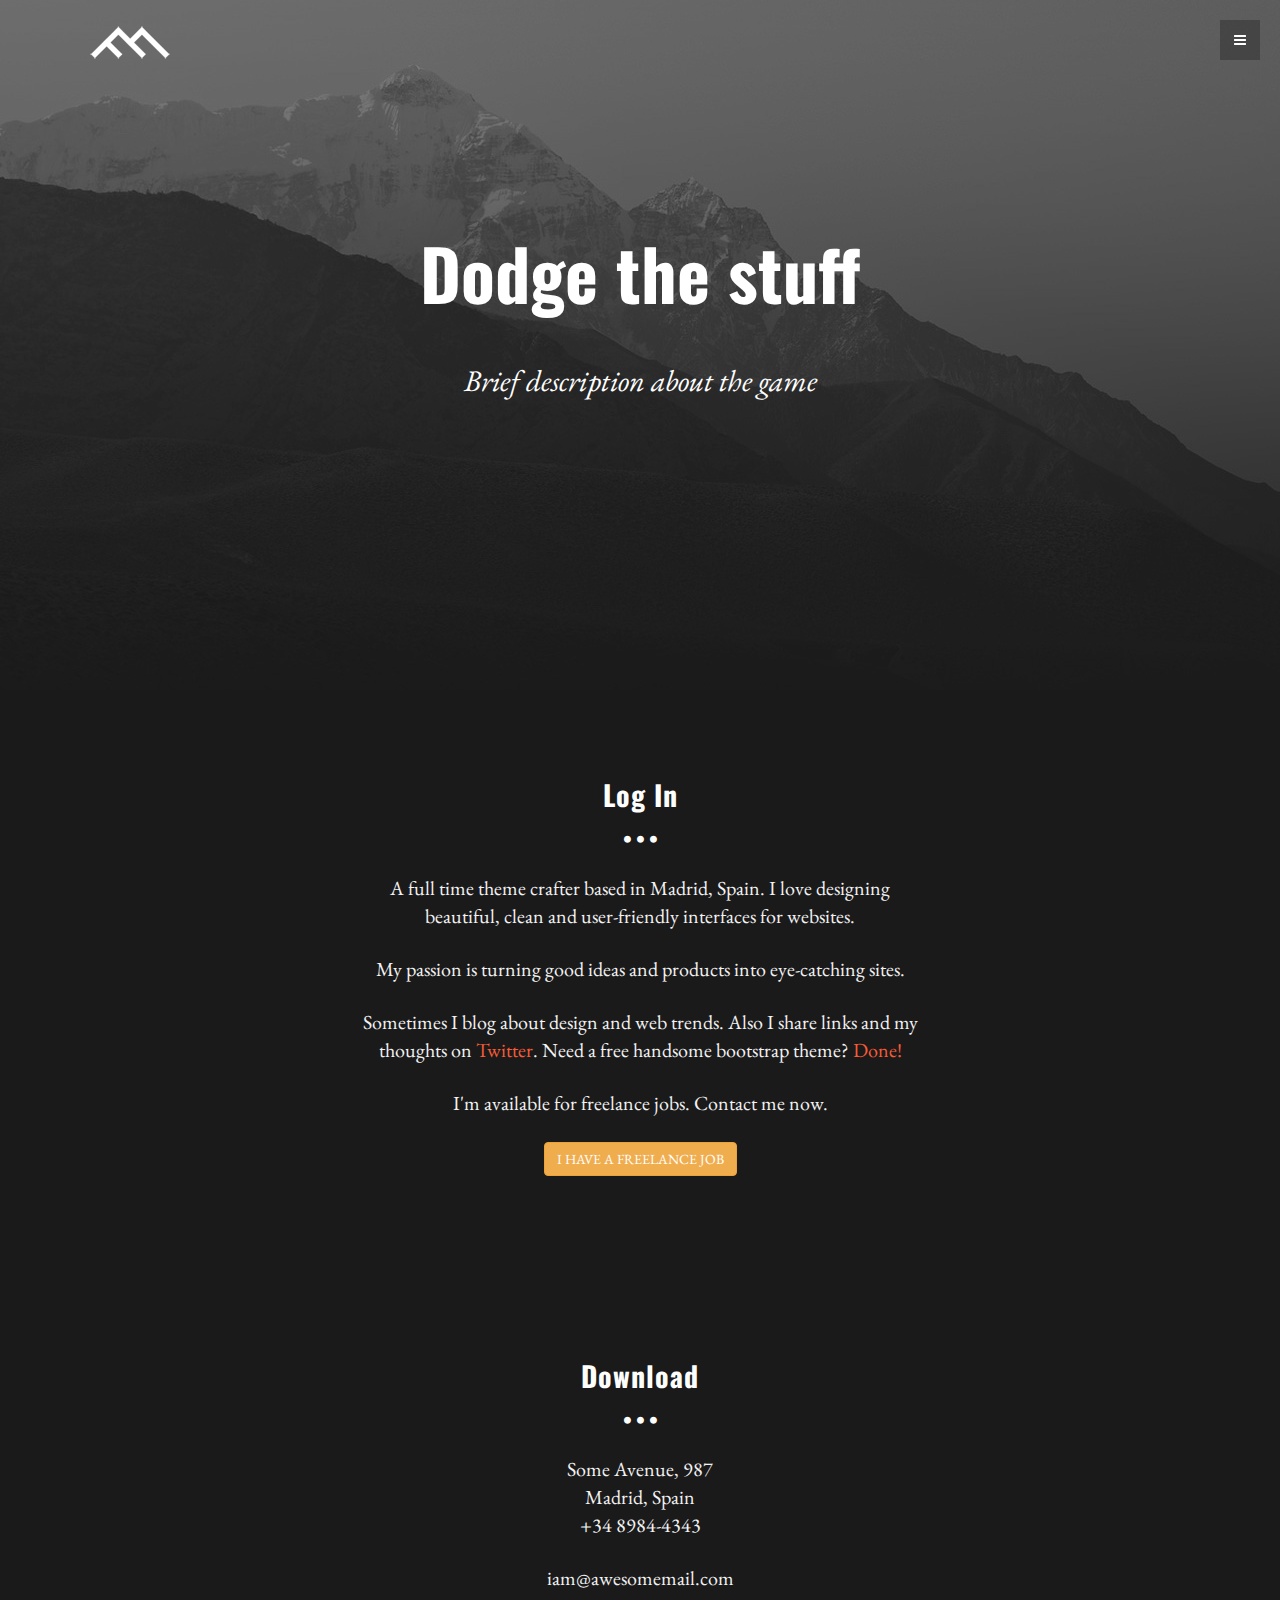
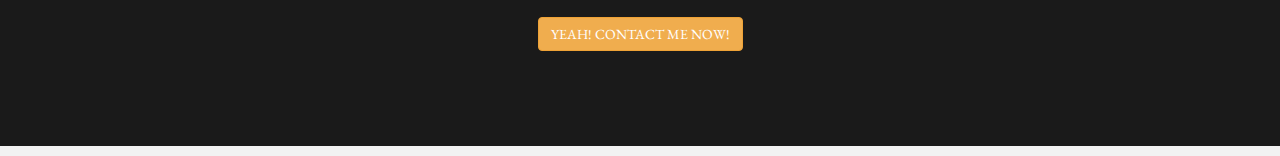
==== Front End/index.html @ 5d8aba82 "Add files via upload" ====
<!DOCTYPE html>
<html lang="en">
  <head>
    <meta charset="utf-8">
    <meta name="viewport" content="width=device-width, initial-scale=1.0">
    <meta name="description" content="">
    <meta name="author" content="">
    <link rel="shortcut icon" href="assets/ico/favicon.png">

    <title>MINIMAL - Free Bootstrap 3 Theme</title>

    <!-- Bootstrap core CSS -->
    <link href="assets/css/bootstrap.css" rel="stylesheet">

    <!-- Custom styles for this template -->
    <link href="assets/css/main.css" rel="stylesheet">
	<link rel="stylesheet" href="assets/css/font-awesome.min.css">

    <script src="assets/js/jquery.min.js"></script>
	<script src="assets/js/modernizr.custom.js"></script>
	

	
    <link href='http://fonts.googleapis.com/css?family=Oswald:400,300,700' rel='stylesheet' type='text/css'>
    <link href='http://fonts.googleapis.com/css?family=EB+Garamond' rel='stylesheet' type='text/css'>

    <!-- HTML5 shim and Respond.js IE8 support of HTML5 elements and media queries -->
    <!--[if lt IE 9]>
      <script src="assets/js/html5shiv.js"></script>
      <script src="assets/js/respond.min.js"></script>
    <![endif]-->
  </head>

  <body data-spy="scroll" data-offset="0" data-target="#theMenu">
		
	<!-- Menu -->
	<nav class="menu" id="theMenu">
		<div class="menu-wrap">
			<h1 class="logo"><a href="index.html#home">Minimal</a></h1>
			<i class="icon-remove menu-close"></i>
			<a href="#leaderboard" class="smoothScroll">Leaderboard</a>
			<a href="#login" class="smoothScroll">Log In</a>
			<a href="#download" class="smoothScroll">How To Play</a>
			<a href="#"><i class="icon-facebook"></i></a>
			<a href="#"><i class="icon-twitter"></i></a>
			<a href="#"><i class="icon-dribbble"></i></a>
			<a href="#"><i class="icon-envelope"></i></a>
		</div>
		
		<!-- Menu button -->
		<div id="menuToggle"><i class="icon-reorder"></i></div>
	</nav>


	
	<!-- ========== LEADERBOARD SECTION ========== -->
	<section id="leaderboard" name="leaderboard"></section>
	<div id="headerwrap">
		<div class="container">
			<div class="logo">
				<img src="assets/img/logo.png">
			</div>
			<br>
			<div class="row">
				<h1>Dodge the stuff</h1>
				<br>
				<h3>Brief description about the game</h3>
				<br>
				<br>
				<div class="col-lg-6 col-lg-offset-3">
				</div>
			</div>
		</div><!-- /container -->
	</div><!-- /headerwrap -->
	
	
	
	<!-- ========== LOGIN SECTION ========== -->
	<section id="login" name="login"></section>
	<div id="f">
		<div class="container">
			<div class="row">
				<h3>Log In</h3>
				<p class="centered"><i class="icon icon-circle"></i><i class="icon icon-circle"></i><i class="icon icon-circle"></i></p>
				
				<!-- INTRO INFORMATIO-->
				<div class="col-lg-6 col-lg-offset-3">
					<p>A full time theme crafter based in Madrid, Spain. I love designing beautiful, clean and user-friendly interfaces for websites.</p>
					<p>My passion is turning good ideas and products into eye-catching sites.</p>
					<p>Sometimes I blog about design and web trends. Also I share links and my thoughts on <a href="http://twitter.com/BlackTie_co">Twitter</a>. Need a free handsome bootstrap theme? <a href="http://blacktie.co">Done!</a></p>
					<p>I'm available for freelance jobs. Contact me now.</p>
					<p><button type="button" class="btn btn-warning">I HAVE A FREELANCE JOB</button></p>
				</div>								
			</div>
		</div><!-- /container -->
	</div><!-- /f -->

	<!-- ========== CONTACT SECTION ========== -->
	<section id="download" name="download"></section>
	<div id="f">
		<div class="container">
			<div class="row">
				<h3>Download</h3>
				<p class="centered"><i class="icon icon-circle"></i><i class="icon icon-circle"></i><i class="icon icon-circle"></i></p>
				
				<div class="col-lg-6 col-lg-offset-3">
					<p>Some Avenue, 987<br/>Madrid, Spain<br/>+34 8984-4343</p>
					<p>iam@awesomemail.com</p>
					<p><button type="button" class="btn btn-warning">YEAH! CONTACT ME NOW!</button></p>
				</div>
			</div>
		</div>
	</div>

	

    <!-- Bootstrap core JavaScript
    ================================================== -->
    <!-- Placed at the end of the document so the pages load faster -->
	<script src="assets/js/classie.js"></script>
    <script src="assets/js/bootstrap.min.js"></script>
    <script src="assets/js/smoothscroll.js"></script>
	<script src="assets/js/main.js"></script>
</body>
</html>
---- Front End/assets/css/main.css ----
/*
 * Author: Carlos Alvarez
 * URL: http://alvarez.is
 *
 * Project Name: Minimal - Free Bootstrap 3 Theme
 * Version: 1.0
 * URL: http://blacktie.co
 */

body {
  background-color: #f2f2f2;
    font-family: 'EB Garamond', serif;
    font-weight: 300;
    font-size: 16px;
    color: #555;

    -webkit-font-smoothing: antialiased;
    -webkit-overflow-scrolling: touch;
}

/* Titles */
h1, h2, h3, h4, h5, h6 {
    font-family: 'Oswald', sans-serif;
    font-weight: 300;
    color: #333;
}


/* Paragraph & Typographic */
p {
    line-height: 28px;
    margin-bottom: 25px;
}

.centered {
    text-align: center;
}

/* Links */
a {
    color: #f85c37;
    word-wrap: break-word;

    -webkit-transition: color 0.1s ease-in, background 0.1s ease-in;
    -moz-transition: color 0.1s ease-in, background 0.1s ease-in;
    -ms-transition: color 0.1s ease-in, background 0.1s ease-in;
    -o-transition: color 0.1s ease-in, background 0.1s ease-in;
    transition: color 0.1s ease-in, background 0.1s ease-in;
}

a:hover,
a:focus {
    color: #7b7b7b;
    text-decoration: none;
    outline: 0;
}

a:before,
a:after {
    -webkit-transition: color 0.1s ease-in, background 0.1s ease-in;
    -moz-transition: color 0.1s ease-in, background 0.1s ease-in;
    -ms-transition: color 0.1s ease-in, background 0.1s ease-in;
    -o-transition: color 0.1s ease-in, background 0.1s ease-in;
    transition: color 0.1s ease-in, background 0.1s ease-in;
}

 hr {
    display: block;
    height: 1px;
    border: 0;
    border-top: 1px solid #ccc;
    margin: 1em 0;
    padding: 0;
}


/* ==========================================================================
   Wrap Sections
   ========================================================================== */

#headerwrap {
	background: url(../img/header-bg.jpg) no-repeat center top;
	margin-top: -10px;
	padding-top:20px;
	text-align:center;
	background-attachment: relative;
	background-position: center center;
	min-height: 700px;
	width: 100%;
	
    -webkit-background-size: 100%;
    -moz-background-size: 100%;
    -o-background-size: 100%;
    background-size: 100%;

    -webkit-background-size: cover;
    -moz-background-size: cover;
    -o-background-size: cover;
    background-size: cover;
}

#headerwrap h1 {
	margin-top: 150px;
	color: white;
	font-size: 70px;
	font-weight: 700;
}

#headerwrap h3 {
	color: white;
	font-size: 30px;
	font-weight: 100;
    font-family: 'EB Garamond', serif;
    font-style: oblique;
}

#headerwrap .logo {
	text-align: left;
	margin-left: 20px;
	margin-top: 15px;
}


/* Footer Wrap */

#f {
	background: #1a1a1a;
	padding-top: 70px;
	padding-bottom: 70px;
	text-align: center
}

#f h3 {
	color: white;
	font-size: 28px;
	font-weight: 700;
	letter-spacing: 1px;	
}

#f i {
	font-size: 8px;
	color: #fff;
    padding: 3px;
}

#f p {
	font-size: 20px;
	color: #f2f2f2;
}

#f img {
	text-align: center;
}


/* MENU CONF*/

.menu {
	position: fixed;
	right: -200px;
	width: 260px;
	height: 100%;
	top: 0;
	z-index: 10;
	text-align: left;
}

.menu.menu-open {
	right: 0px;
}

.menu-wrap {
	position: absolute;
	top: 0;
	left: 60px;
	background: #1a1a1a;
	width: 200px;
	height: 100%;
}

.menu h1.logo a {
	font-family: 'Oswald', sans-serif;
	font-size: 16px;
	font-weight: 700;
	letter-spacing: 0.15em;
	line-height: 40px;
	text-transform: uppercase;
	color: #ffffff;
	margin-top: 20px;
}

.menu h1.logo a:hover {
	color: #f85c37;
}

.menu img.logo {
	margin: 20px 0;
	max-width: 160px;
}

.menu a {
	margin-left: 20px;
	color: #808080;
	display: block;
	font-size: 12px;
	font-weight: 700;
	line-height: 40px;
	letter-spacing: 0.1em;
	text-transform: uppercase;
}

.menu a:hover {
	color: #ffffff;
}

.menu a:active {
	color: #ffffff;
}

.menu a > i {
	float: left;
	display: inline-block;
	vertical-align: middle; 
	text-align: left;
	width: 25px;
	font-size: 14px;
	line-height: 40px;
	margin: 25px 2px;
}

.menu-close {
	cursor: pointer;
	display: block;
	position: absolute;
	font-size: 14px;
	color: #808080;
	width: 40px;
	height: 40px;
	line-height: 40px;
	top: 20px;
	right: 5px;
	-webkit-transition: all .1s ease-in-out;
	   -moz-transition: all .1s ease-in-out;
		-ms-transition: all .1s ease-in-out;
		 -o-transition: all .1s ease-in-out;
			transition: all .1s ease-in-out;
}

.menu-close:hover {
	color: #ffffff;
	-webkit-transition: all .1s ease-in-out;
	   -moz-transition: all .1s ease-in-out;
		-ms-transition: all .1s ease-in-out;
		 -o-transition: all .1s ease-in-out;
			transition: all .1s ease-in-out;
}

/* Push the body after clicking the menu button */
.body-push {
	overflow-x: hidden;
	position: relative;
	left: 0;
}

.body-push-toright {
	left: 200px;
}

.body-push-toleft {
	left: -200px;
}

.menu,
.body-push {
	-webkit-transition: all .3s ease;
	   -moz-transition: all .3s ease;
		-ms-transition: all .3s ease;
		 -o-transition: all .3s ease;
			transition: all .3s ease;
}

#menuToggle {
	position: absolute;
	top: 20px;
	left: 0;
	z-index: 11;
	display: block;
	text-align: center;
	font-size: 14px;
	color: #ffffff;
	width: 40px;
	height: 40px;
	line-height: 40px;
	cursor: pointer;
	background: rgba(0,0,0,0.25);
	-webkit-transition: all .1s ease-in-out;
	   -moz-transition: all .1s ease-in-out;
		-ms-transition: all .1s ease-in-out;
		 -o-transition: all .1s ease-in-out;
			transition: all .1s ease-in-out;
}

#menuToggle:hover {
	color: #ffffff;
	background: rgba(0,0,0,0.2);
	-webkit-transition: all .1s ease-in-out;
	   -moz-transition: all .1s ease-in-out;
		-ms-transition: all .1s ease-in-out;
		 -o-transition: all .1s ease-in-out;
			transition: all .1s ease-in-out;
}
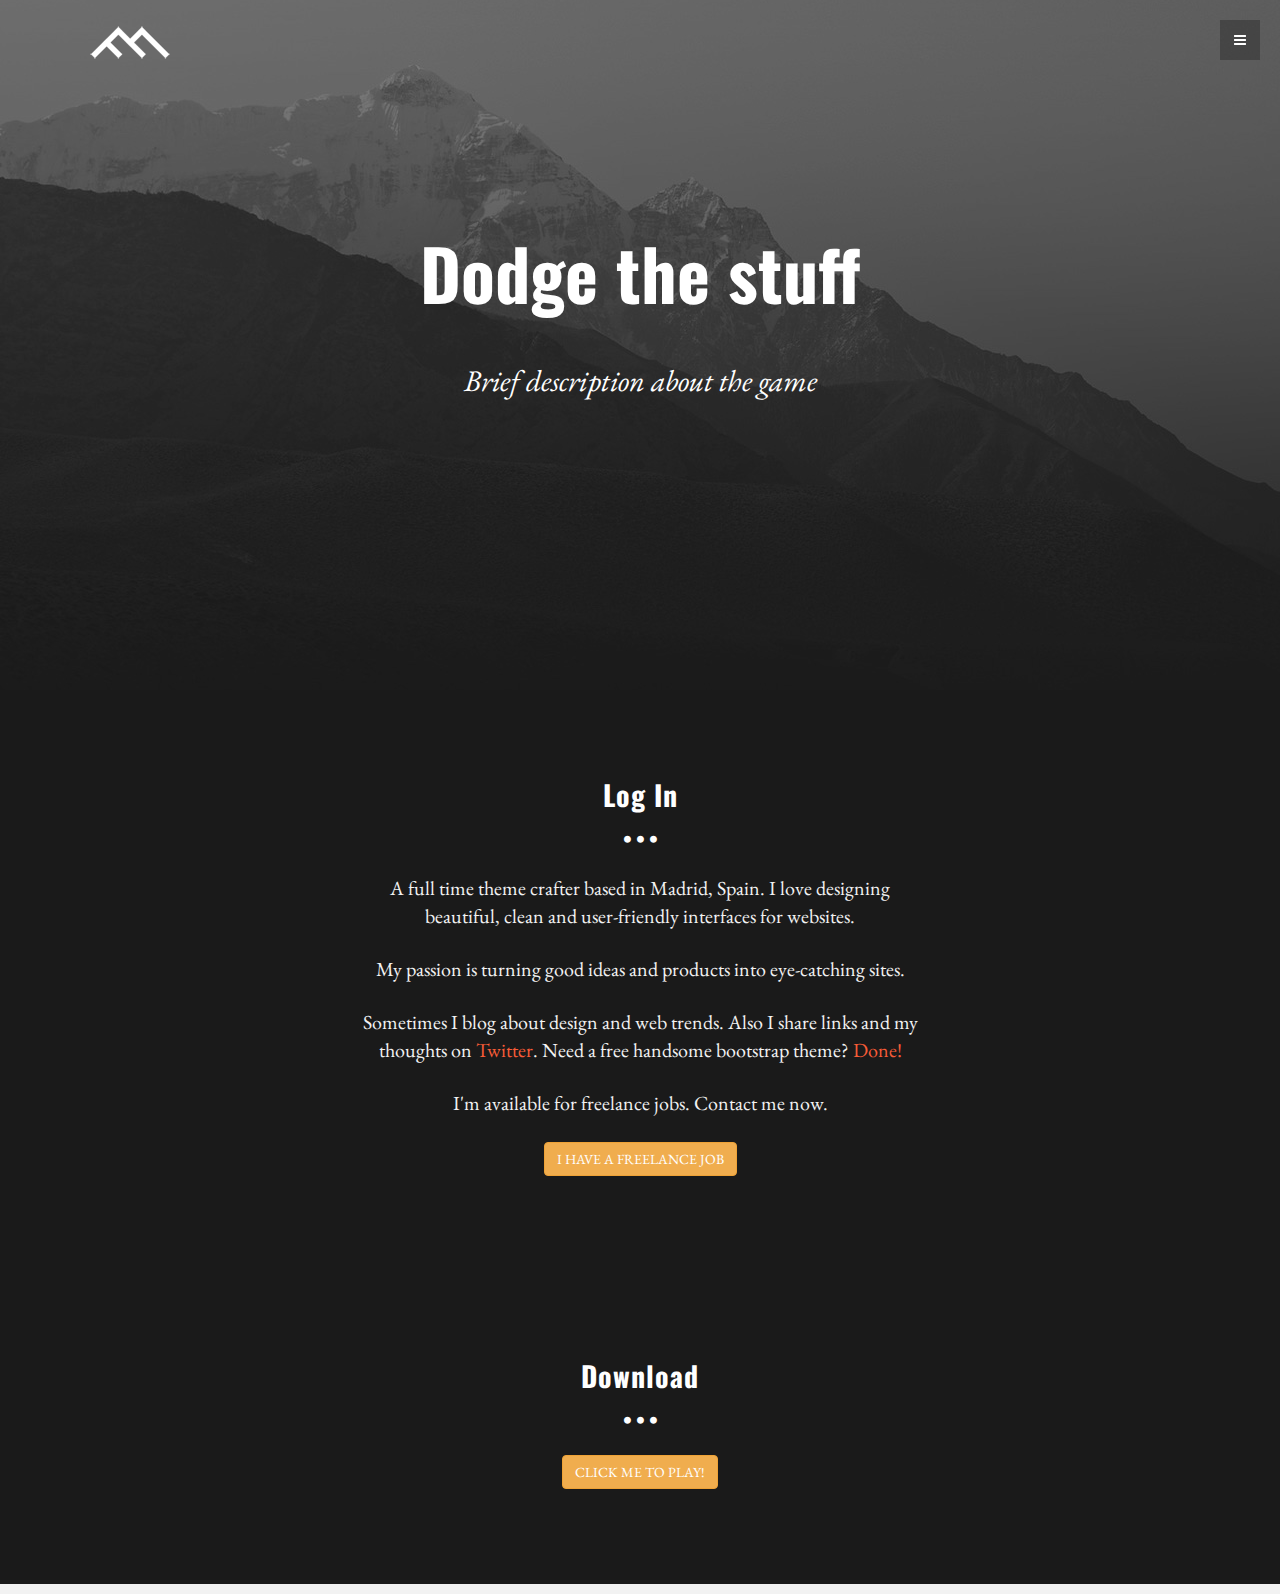
==== commit 692a3041: "Update index.html" ====
--- a/Front End/index.html
+++ b/Front End/index.html
@@ -95,18 +95,18 @@
 		</div><!-- /container -->
 	</div><!-- /f -->
 
-	<!-- ========== CONTACT SECTION ========== -->
+	<!-- ========== DOWNLOAD SECTION ========== -->
 	<section id="download" name="download"></section>
 	<div id="f">
 		<div class="container">
 			<div class="row">
 				<h3>Download</h3>
 				<p class="centered"><i class="icon icon-circle"></i><i class="icon icon-circle"></i><i class="icon icon-circle"></i></p>
-				
 				<div class="col-lg-6 col-lg-offset-3">
-					<p>Some Avenue, 987<br/>Madrid, Spain<br/>+34 8984-4343</p>
-					<p>iam@awesomemail.com</p>
-					<p><button type="button" class="btn btn-warning">YEAH! CONTACT ME NOW!</button></p>
+					<a href="/images/myw3schoolsimage.jpg" download>
+  						<!--- Add actual game file^^-->
+  						<p><button type="button" class="btn btn-warning">CLICK ME TO PLAY!</button></p>
+					</a>
 				</div>
 			</div>
 		</div>
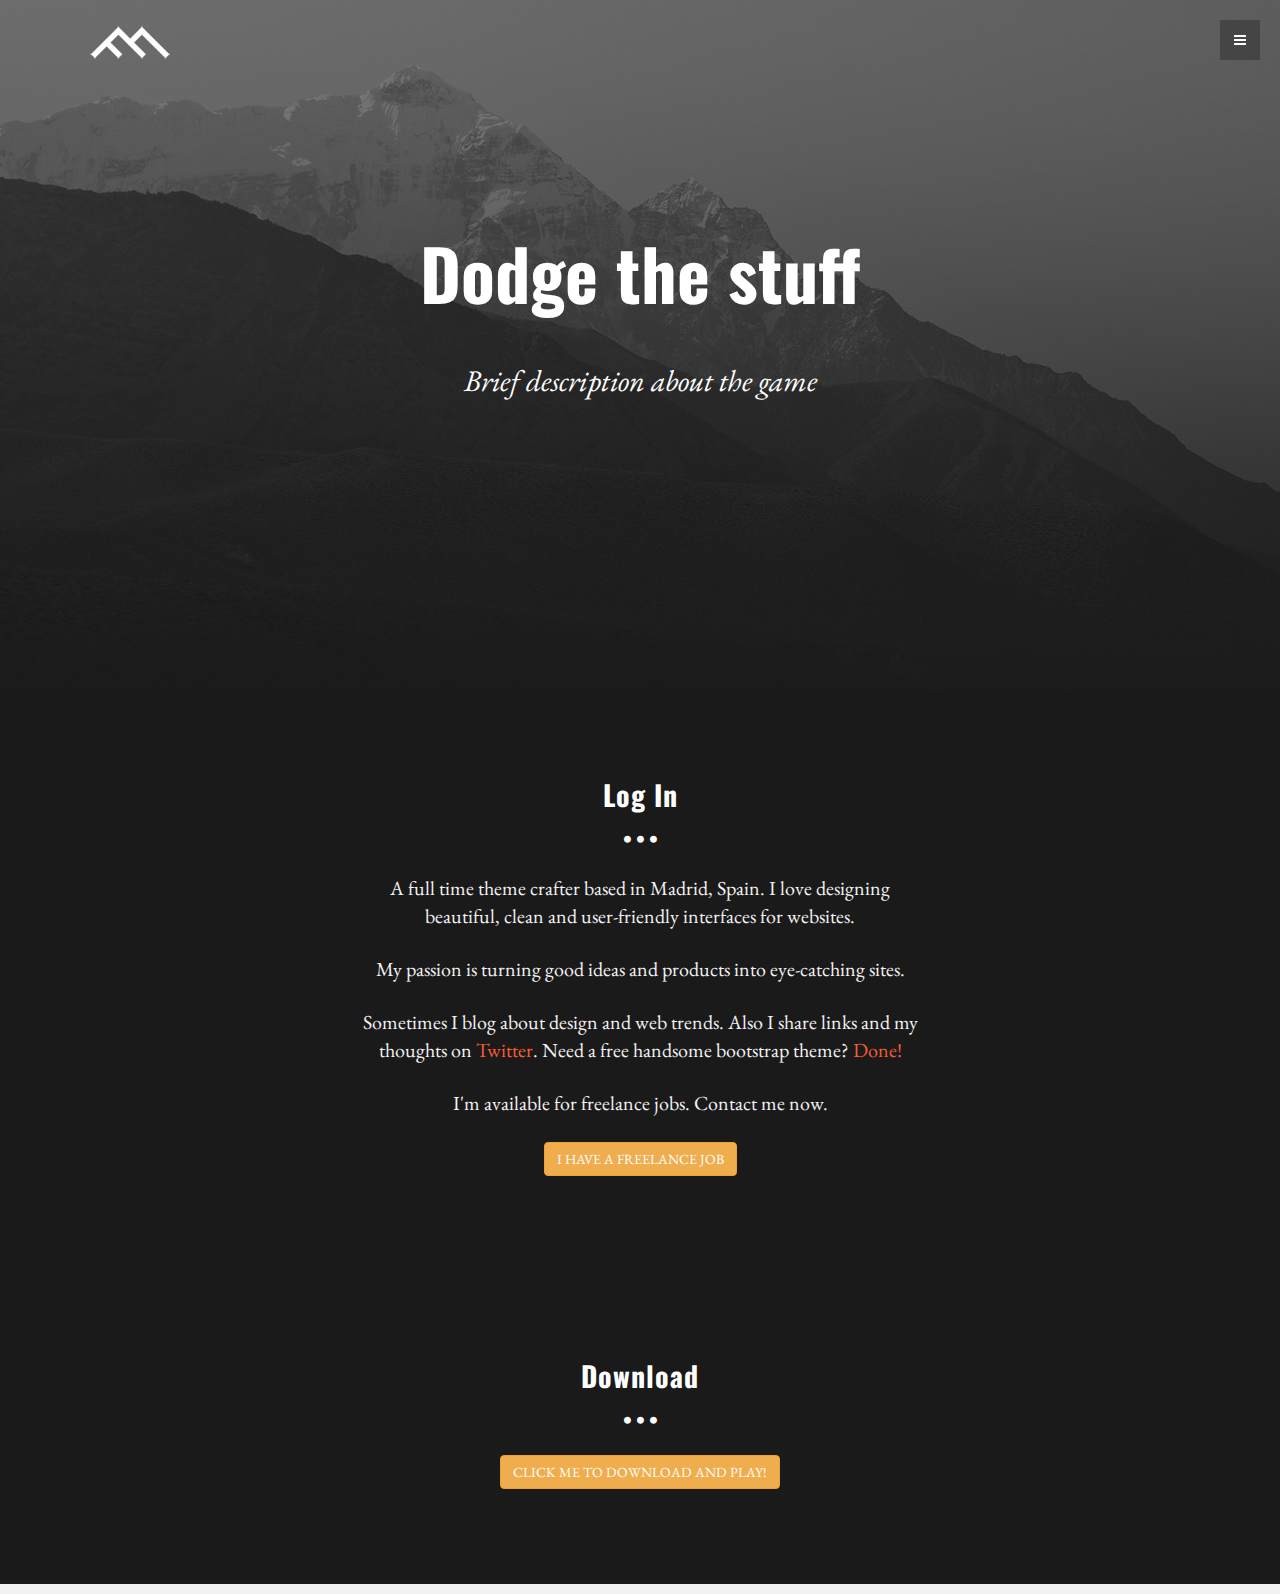
==== commit 87e14531: "Updated index.html" ====
--- a/Front End/index.html
+++ b/Front End/index.html
@@ -7,7 +7,7 @@
     <meta name="author" content="">
     <link rel="shortcut icon" href="assets/ico/favicon.png">
 
-    <title>MINIMAL - Free Bootstrap 3 Theme</title>
+    <title>Mr. Jumper</title>
 
     <!-- Bootstrap core CSS -->
     <link href="assets/css/bootstrap.css" rel="stylesheet">
@@ -36,7 +36,7 @@
 	<!-- Menu -->
 	<nav class="menu" id="theMenu">
 		<div class="menu-wrap">
-			<h1 class="logo"><a href="index.html#home">Minimal</a></h1>
+			<h1 class="logo"><a href="index.html#home">Mr. Jumper</a></h1>
 			<i class="icon-remove menu-close"></i>
 			<a href="#leaderboard" class="smoothScroll">Leaderboard</a>
 			<a href="#login" class="smoothScroll">Log In</a>
@@ -105,7 +105,7 @@
 				<div class="col-lg-6 col-lg-offset-3">
 					<a href="/images/myw3schoolsimage.jpg" download>
   						<!--- Add actual game file^^-->
-  						<p><button type="button" class="btn btn-warning">CLICK ME TO PLAY!</button></p>
+  						<p><button type="button" class="btn btn-warning">CLICK ME TO DOWNLOAD AND PLAY!</button></p>
 					</a>
 				</div>
 			</div>
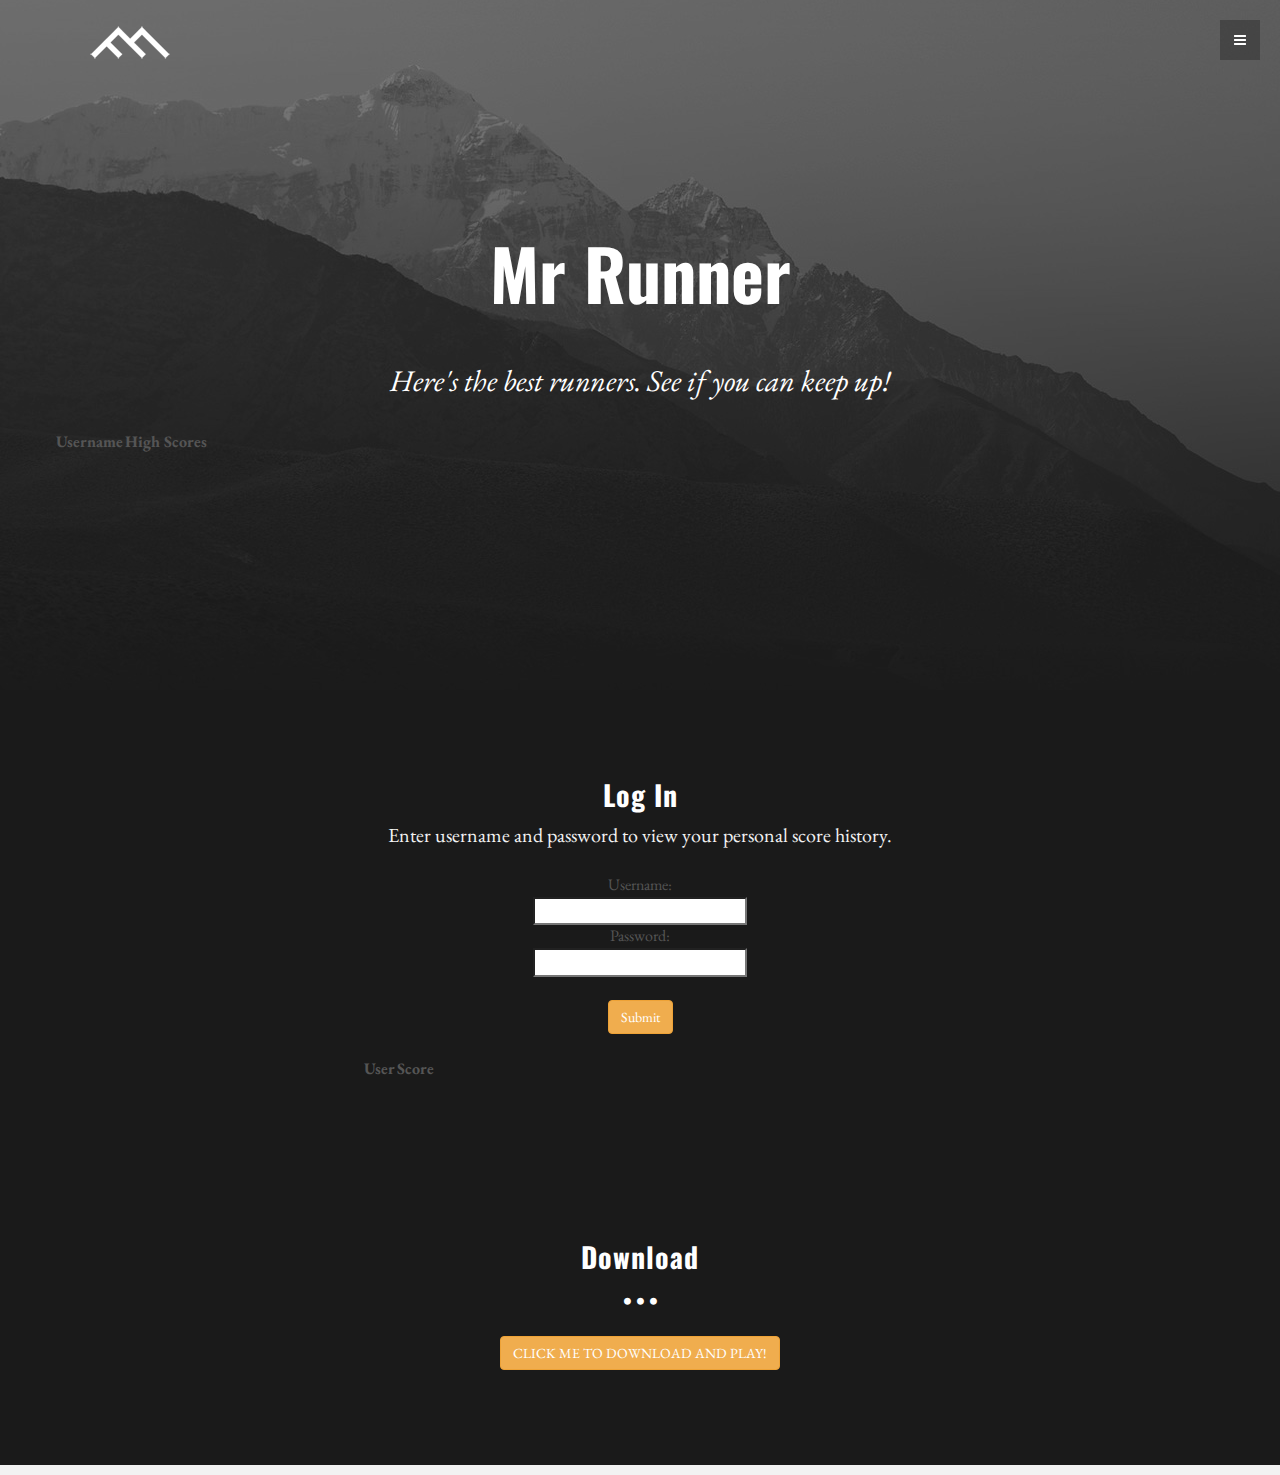
==== commit 5849d65b: "Add files via upload" ====
--- a/Front End/index.html
+++ b/Front End/index.html
@@ -5,19 +5,22 @@
     <meta name="viewport" content="width=device-width, initial-scale=1.0">
     <meta name="description" content="">
     <meta name="author" content="">
-    <link rel="shortcut icon" href="assets/ico/favicon.png">
-
-    <title>Mr. Jumper</title>
+
+    <title>Mr. Runner</title>
 
     <!-- Bootstrap core CSS -->
     <link href="assets/css/bootstrap.css" rel="stylesheet">
-
-    <!-- Custom styles for this template -->
+	
+	<!-- PHP to load scoreboard -->
+	<link href = "assets/php/UserLogin.php">
+	<link href = "assets/php/Leaderboard.php">
+
     <link href="assets/css/main.css" rel="stylesheet">
+	<link href="assets/css/custom.css" rel="stylesheet">
 	<link rel="stylesheet" href="assets/css/font-awesome.min.css">
 
     <script src="assets/js/jquery.min.js"></script>
-	<script src="assets/js/modernizr.custom.js"></script>
+	<!-- <script src="assets/js/modernizr.custom.js"></script> -->
 	
 
 	
@@ -36,11 +39,11 @@
 	<!-- Menu -->
 	<nav class="menu" id="theMenu">
 		<div class="menu-wrap">
-			<h1 class="logo"><a href="index.html#home">Mr. Jumper</a></h1>
+			<h1 class="logo"><a href="index.html#home">Mr. Runner</a></h1>
 			<i class="icon-remove menu-close"></i>
 			<a href="#leaderboard" class="smoothScroll">Leaderboard</a>
 			<a href="#login" class="smoothScroll">Log In</a>
-			<a href="#download" class="smoothScroll">How To Play</a>
+			<a href="#download" class="smoothScroll">Download</a>
 			<a href="#"><i class="icon-facebook"></i></a>
 			<a href="#"><i class="icon-twitter"></i></a>
 			<a href="#"><i class="icon-dribbble"></i></a>
@@ -54,7 +57,7 @@
 
 	
 	<!-- ========== LEADERBOARD SECTION ========== -->
-	<section id="leaderboard" name="leaderboard"></section>
+	<section id="leaderboardSection" name="leaderboardSection"></section>
 	<div id="headerwrap">
 		<div class="container">
 			<div class="logo">
@@ -62,10 +65,19 @@
 			</div>
 			<br>
 			<div class="row">
-				<h1>Dodge the stuff</h1>
+				<h1>Mr Runner</h1>
 				<br>
-				<h3>Brief description about the game</h3>
+				<h3>Here's the best runners. See if you can keep up!</h3>
 				<br>
+				<table id="leaderboard">
+					<tbody>
+						<tr>
+							<th>Username</th>
+							<th>High Scores</th>
+						</tr>
+											
+					</tbody>
+				</table>
 				<br>
 				<div class="col-lg-6 col-lg-offset-3">
 				</div>
@@ -81,15 +93,27 @@
 		<div class="container">
 			<div class="row">
 				<h3>Log In</h3>
-				<p class="centered"><i class="icon icon-circle"></i><i class="icon icon-circle"></i><i class="icon icon-circle"></i></p>
 				
-				<!-- INTRO INFORMATIO-->
+				<!-- INTRO INFORMATION-->
 				<div class="col-lg-6 col-lg-offset-3">
-					<p>A full time theme crafter based in Madrid, Spain. I love designing beautiful, clean and user-friendly interfaces for websites.</p>
-					<p>My passion is turning good ideas and products into eye-catching sites.</p>
-					<p>Sometimes I blog about design and web trends. Also I share links and my thoughts on <a href="http://twitter.com/BlackTie_co">Twitter</a>. Need a free handsome bootstrap theme? <a href="http://blacktie.co">Done!</a></p>
-					<p>I'm available for freelance jobs. Contact me now.</p>
-					<p><button type="button" class="btn btn-warning">I HAVE A FREELANCE JOB</button></p>
+					<p>Enter username and password to view your personal score history.</p>
+					<form>
+						Username: <br>
+						<input type="text" id="user"><br>
+						Password: <br>
+						<input type="password" id="password"><br>
+						<br>
+						<button type="button" id="submit" class="btn btn-warning">Submit</button>
+					</form>
+					<br>
+					<table id="userScores">
+						<tbody>		
+							<tr>
+								<th>User</th>
+								<th>Score</th>
+							</tr>
+						</tbody>
+					</table>
 				</div>								
 			</div>
 		</div><!-- /container -->
@@ -113,10 +137,61 @@
 	</div>
 
 	
-
+	<script id="source" language="javascript" type="text/javascript">
+	$("#submit").click(function(){
+		if ($('#password').val() == ''){
+			alert("Please enter username and password!");
+		}
+		else{		
+			$('#userScores').toggle();
+			var user = $('#user').val();
+			var someScores = [255, 203, 167, 140, 130, 125, 107, 44, 23, 19]
+			for (i=0; i < 10; i++){
+				score = someScores[i];
+				$('#userScores tr:last').after('<tr><td>' + user + '</td><td>' + score + '</td></tr>');
+			}
+		}
+	});
+	
+	/*Deprecated because the shit don't work
+	User Scores Load Function
+	$("#submit").click(function(){
+		$.ajax({
+			type: "POST",
+			url: 'UserLogin.php',
+			data: {"username: "+$('#username').html(), "password: "+$('#pwd').html()},
+			dataType: 'json',
+			success: function(data){
+				var i;
+				for (i=0; i<data.length(); i++){
+					$('#userScores tr:last').after('<tr><td>' + data[0] + '</td></tr>;);
+				}
+			}
+		});
+	});
+	*/
+	//Leaderboard Load Function
+	$(document).ready(function(){
+		$.ajax({
+			type: "POST",
+			url: 'assets/php/Leaderboard.php',
+			data: '',
+			dataType: 'json',
+			success: function(data){
+				//$('#leaderboard tr:last').after('<tr><td>Your Scores</td></tr>');
+				var i;
+				for (i=0; i<data.length(); i++){				
+					$('#leaderboard tr:last').after('<tr><td>' + data[0] + '</td><td>' + data[1] + '</td></tr>');
+				}
+			}
+		});
+	});
+	</script>
+	
     <!-- Bootstrap core JavaScript
     ================================================== -->
     <!-- Placed at the end of the document so the pages load faster -->
+	
 	<script src="assets/js/classie.js"></script>
     <script src="assets/js/bootstrap.min.js"></script>
     <script src="assets/js/smoothscroll.js"></script>
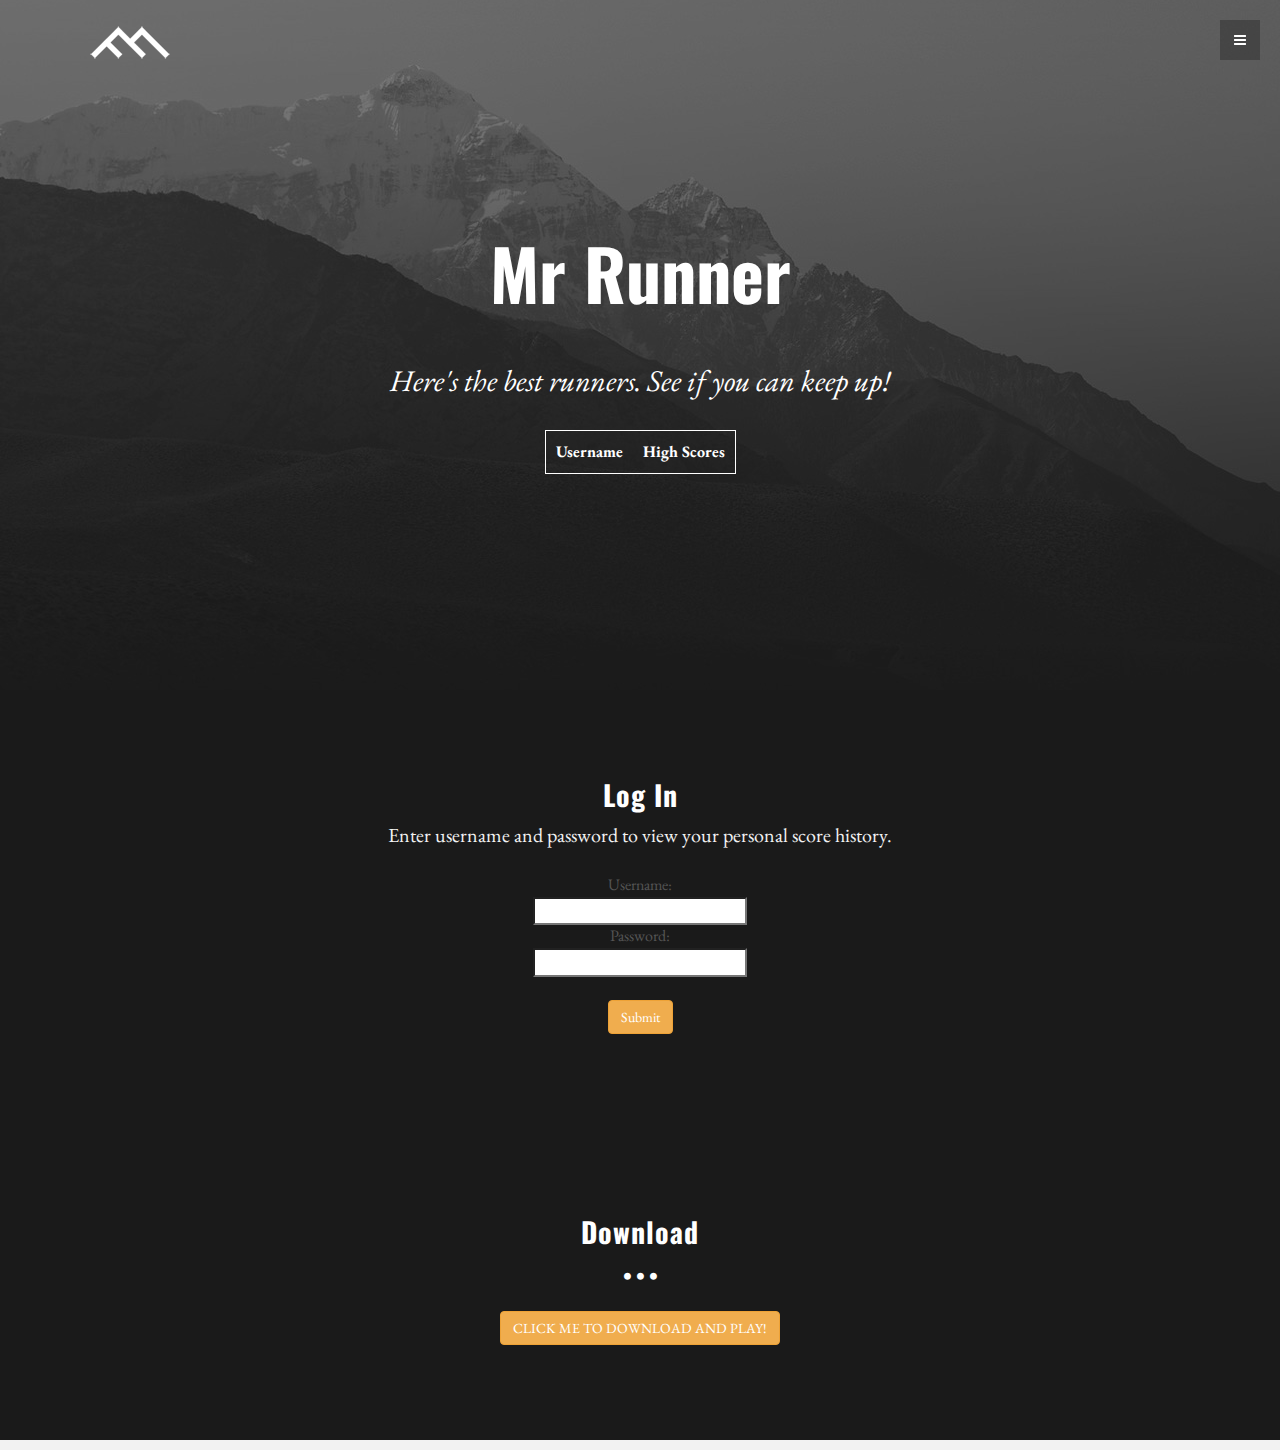
==== commit a46592c8: "Add files via upload" ====
--- a/Front End/index.html
+++ b/Front End/index.html
@@ -169,7 +169,7 @@
 			}
 		});
 	});
-	*/
+	
 	//Leaderboard Load Function
 	$(document).ready(function(){
 		$.ajax({
@@ -186,6 +186,7 @@
 			}
 		});
 	});
+	*/
 	</script>
 	
     <!-- Bootstrap core JavaScript
--- a/Front End/assets/css/custom.css
+++ b/Front End/assets/css/custom.css
@@ -0,0 +1,19 @@
+#leaderboard{
+	color: white;
+	border: 1px solid white;
+	float: none;
+	margin: 0px auto;
+	padding-left: 10px;
+	padding-right: 10px;
+}
+#leaderboard th, #userScores th{
+	padding: 10px;
+}
+
+#userScores{
+	display: none;
+	color: white;
+	border: 1px solid white;
+	float: none;
+	margin: 0px auto;
+}